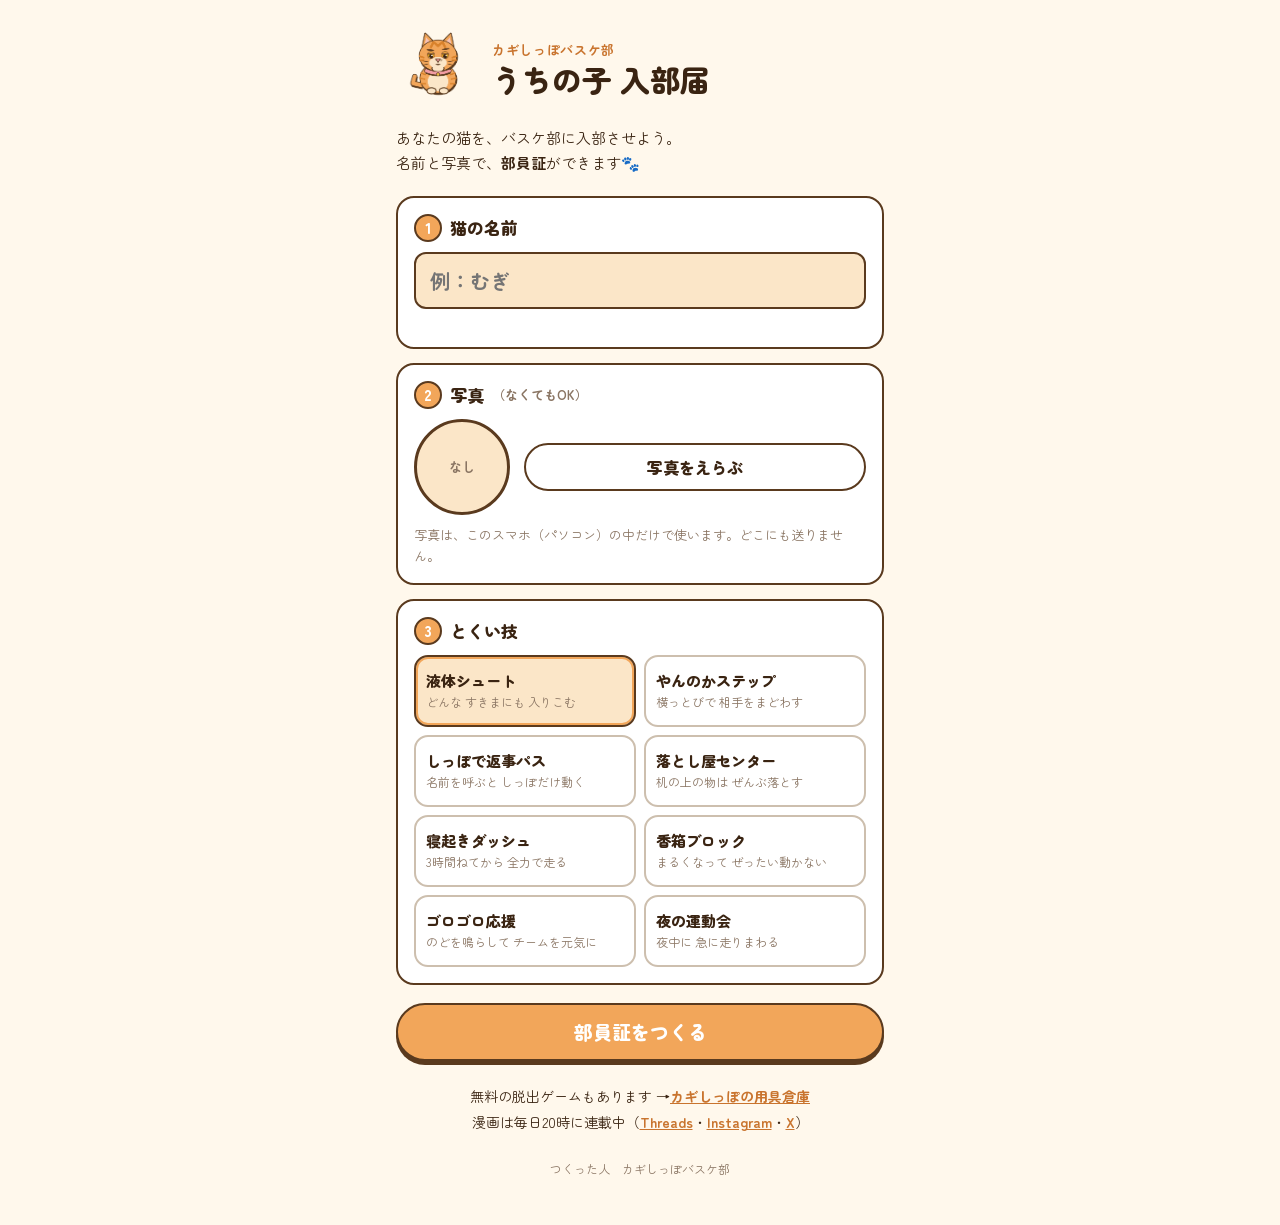
==== index.html @ f49cc89e "うちの子 入部届" ====
<!doctype html>
<html lang="ja">
<head>
<meta charset="utf-8">
<meta name="viewport" content="width=device-width, initial-scale=1, viewport-fit=cover">
<title>うちの子 入部届｜カギしっぽバスケ部</title>
<meta name="description" content="あなたの猫を、カギしっぽバスケ部に入部させよう。名前と写真で、部員証ができます。写真はどこにも送りません。">
<meta property="og:title" content="うちの子 入部届｜カギしっぽバスケ部">
<meta property="og:description" content="あなたの猫を、バスケ部に入部させよう🐾 名前と写真で、部員証ができます。">
<meta property="og:image" content="https://kagishippo-bb.github.io/nyubu/og.png">
<meta name="twitter:card" content="summary_large_image">
<link rel="preconnect" href="https://fonts.googleapis.com">
<link rel="preconnect" href="https://fonts.gstatic.com" crossorigin>
<link rel="stylesheet" href="https://fonts.googleapis.com/css2?family=Zen+Maru+Gothic:wght@500;700;900&family=Yomogi&display=swap">
<style>
:root{
  --bg:#FFF8EC;--paper:#FFFFFF;--ink:#3A2412;--line:#5A3A1E;--orange:#F2A65A;--deep:#C9742E;--pink:#E4677A;--soft:#FBE6C8;--mute:#8A7563;
  --ui:"Zen Maru Gothic","Hiragino Maru Gothic ProN",sans-serif;--hand:"Yomogi","Zen Maru Gothic",sans-serif;
}
*{box-sizing:border-box}
body{margin:0;background:var(--bg);color:var(--ink);font-family:var(--ui);-webkit-tap-highlight-color:transparent}
main{max-width:520px;margin:0 auto;padding:20px 16px 48px}
.top{display:flex;align-items:center;gap:12px;margin-bottom:8px}
.top img{width:84px;height:auto;flex:none}
.kicker{margin:0;font-size:13px;font-weight:700;color:var(--deep);letter-spacing:.05em}
h1{margin:2px 0 0;font-size:30px;font-weight:900;line-height:1.2}
.lead{margin:8px 0 20px;font-size:15px;line-height:1.7}
.step{background:var(--paper);border:2px solid var(--line);border-radius:18px;padding:16px;margin-bottom:14px}
.step h2{margin:0 0 10px;font-size:17px;font-weight:900;display:flex;align-items:center;gap:8px}
.step h2 .n{display:inline-grid;place-items:center;width:28px;height:28px;border-radius:50%;background:var(--orange);color:#fff;font-size:15px;border:2px solid var(--line)}
.opt{font-size:13px;font-weight:700;color:var(--mute)}
input[type=text]{width:100%;font:inherit;font-size:20px;font-weight:700;padding:12px 14px;border:2px solid var(--line);border-radius:12px;background:var(--soft);color:var(--ink);outline:none}
input[type=text]:focus{background:#fff;box-shadow:0 0 0 3px rgba(242,166,90,.5)}
.err{margin:8px 0 0;font-size:14px;font-weight:700;color:var(--pink);min-height:1em}
.photo{display:flex;align-items:center;gap:14px}
.ph{width:96px;height:96px;border-radius:50%;border:3px solid var(--line);background:var(--soft) center/cover no-repeat;flex:none;display:grid;place-items:center;font-size:13px;color:var(--mute);font-weight:700}
.pbtns{display:flex;flex-direction:column;gap:8px;flex:1}
.btn{font:inherit;font-weight:900;font-size:16px;min-height:48px;padding:10px 16px;border-radius:999px;border:2px solid var(--line);background:#fff;color:var(--ink);cursor:pointer;text-decoration:none;display:inline-flex;align-items:center;justify-content:center;gap:6px;text-align:center}
.btn:active{transform:translateY(1px)}
.btn.main{background:var(--orange);color:#fff;font-size:19px;min-height:58px;width:100%;box-shadow:0 4px 0 var(--line)}
.btn.main:active{box-shadow:0 1px 0 var(--line);transform:translateY(3px)}
.btn.sub{font-size:14px;min-height:44px;color:var(--mute);border-color:#CDBFAE}
.btn[hidden]{display:none}
.note{margin:10px 0 0;font-size:13px;line-height:1.6;color:var(--mute)}
.skills{display:grid;grid-template-columns:1fr 1fr;gap:8px}
.sk{font:inherit;text-align:left;border:2px solid #CDBFAE;border-radius:14px;background:#fff;padding:10px;cursor:pointer;color:var(--ink);min-height:72px}
.sk b{display:block;font-size:15px;font-weight:900}
.sk span{display:block;font-size:12px;line-height:1.4;color:var(--mute);margin-top:3px}
.sk[aria-pressed=true]{border-color:var(--line);background:var(--soft);box-shadow:inset 0 0 0 2px var(--orange)}
.make{margin:18px 0 6px}
#result{scroll-margin-top:12px}
#result[hidden]{display:none}
.card{width:100%;height:auto;display:block;border-radius:14px;box-shadow:0 6px 18px rgba(58,36,18,.18);margin:6px 0 10px}
.hold{margin:0 0 14px;text-align:center;font-size:13px;color:var(--mute)}
.row{display:grid;grid-template-columns:1fr 1fr;gap:8px;margin-bottom:8px}
.row .btn{width:100%}
.how{background:var(--soft);border-radius:14px;padding:12px 14px;font-size:14px;line-height:1.7;margin:4px 0 14px}
.more{margin-top:22px;text-align:center;font-size:14px;line-height:1.9}
.more a{color:var(--deep);font-weight:700}
footer{margin-top:24px;text-align:center;font-size:12px;color:var(--mute)}
</style>
</head>
<body>
<main>
  <div class="top">
    <img src="[data-uri]" alt="ドラ">
    <div>
      <p class="kicker">カギしっぽバスケ部</p>
      <h1>うちの子 入部届</h1>
    </div>
  </div>
  <p class="lead">あなたの猫を、バスケ部に入部させよう。<br>名前と写真で、<b>部員証</b>ができます🐾</p>

  <section class="step">
    <h2><span class="n">1</span>猫の名前</h2>
    <input type="text" id="name" maxlength="10" placeholder="例：むぎ" autocomplete="off" enterkeyhint="done">
    <p class="err" id="nameErr" aria-live="polite"></p>
  </section>

  <section class="step">
    <h2><span class="n">2</span>写真 <span class="opt">（なくてもOK）</span></h2>
    <div class="photo">
      <div class="ph" id="ph">なし</div>
      <div class="pbtns">
        <label class="btn" for="file">写真をえらぶ</label>
        <button class="btn sub" id="clear" type="button" hidden>写真をはずす</button>
      </div>
    </div>
    <input type="file" id="file" accept="image/*" hidden>
    <p class="note">写真は、このスマホ（パソコン）の中だけで使います。どこにも送りません。</p>
  </section>

  <section class="step">
    <h2><span class="n">3</span>とくい技</h2>
    <div class="skills" id="skills"></div>
  </section>

  <div class="make"><button class="btn main" id="make" type="button">部員証をつくる</button></div>

  <section id="result" hidden>
    <img class="card" id="card" alt="部員証">
    <p class="hold">うまく保存できないときは、画像を長押しして「保存」</p>
    <button class="btn main" id="share" type="button">画像つきでシェア</button>
    <div class="row" style="margin-top:12px">
      <button class="btn" id="save" type="button">画像を保存</button>
      <button class="btn" id="redo" type="button">つくりなおす</button>
    </div>
    <div class="how" id="how">Threads や X に貼るときは、<b>画像を保存</b>してから、投稿に画像をつけてね。<br>
      <b>#カギしっぽ入部届</b> をつけてくれたら、ドラが見に行きます。</div>
    <div class="row">
      <a class="btn" id="th" target="_blank" rel="noopener">Threads に投稿</a>
      <a class="btn" id="tw" target="_blank" rel="noopener">X に投稿</a>
    </div>
    <a class="btn" style="width:100%" href="https://www.threads.com/@kagishippo_basket/post/DeRXXA9mYbB" target="_blank" rel="noopener">漫画を1話から読む</a>
  </section>

  <div class="more">
    無料の脱出ゲームもあります →<a href="https://kagishippo-bb.github.io/escape/" target="_blank" rel="noopener">カギしっぽの用具倉庫</a><br>
    漫画は毎日20時に連載中（<a href="https://www.threads.com/@kagishippo_basket" target="_blank" rel="noopener">Threads</a>・<a href="https://www.instagram.com/kagishippo_basket/" target="_blank" rel="noopener">Instagram</a>・<a href="https://x.com/kagishippo_bb" target="_blank" rel="noopener">X</a>）
  </div>
  <footer>つくった人　カギしっぽバスケ部</footer>
</main>

<script>
/* ===== うちの子 入部届（2026/10/18）=====
   写真は どこにも送らない（読みこみも 絵を作るのも この端末の中だけ）。画像は 1080×1350 */
'use strict';
const $ = id => document.getElementById(id);
const URL_PAGE = 'https://kagishippo-bb.github.io/nyubu/';
const ART = {dora: '[data-uri]', tama: '[data-uri]'};
/* とくい技（本物の猫の習性から）。pos：ポジション／dora：ドラのひとこと */
const SKILLS = [
  {k: '液体シュート', d: 'どんな すきまにも 入りこむ', pos: 'ガード', dora: '…そのすきまは、ゴールじゃない'},
  {k: 'やんのかステップ', d: '横っとびで 相手をまどわす', pos: 'ディフェンス', dora: '…その横っとび、つかえるな'},
  {k: 'しっぽで返事パス', d: '名前を呼ぶと しっぽだけ動く', pos: 'ポイントガード', dora: '…返事は、口でしろ'},
  {k: '落とし屋センター', d: '机の上の物は ぜんぶ落とす', pos: 'センター', dora: '…ボールも、落とすなよ'},
  {k: '寝起きダッシュ', d: '3時間ねてから 全力で走る', pos: 'フォワード', dora: '…試合中は、起きてろ'},
  {k: '香箱ブロック', d: 'まるくなって ぜったい動かない', pos: 'センター', dora: '…そこから、動け'},
  {k: 'ゴロゴロ応援', d: 'のどを鳴らして チームを元気に', pos: 'ムードメーカー', dora: '…まあ、いてもいい'},
  {k: '夜の運動会', d: '夜中に 急に走りまわる', pos: 'フォワード', dora: '…練習は、昼にやれ'},
];
let skill = 0, photo = null, made = null;

/* とくい技のボタン */
SKILLS.forEach((s, i) => {
  const b = document.createElement('button');
  b.type = 'button'; b.className = 'sk'; b.setAttribute('aria-pressed', i === skill);
  b.innerHTML = `<b>${s.k}</b><span>${s.d}</span>`;
  b.addEventListener('click', () => { skill = i; document.querySelectorAll('.sk').forEach((x, j) => x.setAttribute('aria-pressed', j === i)); });
  $('skills').appendChild(b);
});

/* 写真（この端末の中だけで 読む） */
$('file').addEventListener('change', async e => {
  const f = e.target.files && e.target.files[0]; if (!f) return;
  try {
    const img = await loadImg(URL.createObjectURL(f));
    photo = img; $('ph').style.backgroundImage = `url("${img.src}")`; $('ph').textContent = ''; $('clear').hidden = false;
  } catch (err) { $('ph').textContent = '読めない'; }
  e.target.value = '';
});
$('clear').addEventListener('click', () => { photo = null; $('ph').style.backgroundImage = ''; $('ph').textContent = 'なし'; $('clear').hidden = true; });
$('name').addEventListener('input', () => { $('nameErr').textContent = ''; });
$('name').addEventListener('keydown', e => { if (e.key === 'Enter') e.target.blur(); });

function loadImg(src) { return new Promise((ok, ng) => { const i = new Image(); i.onload = () => ok(i); i.onerror = ng; i.src = src; }); }

/* 背番号：名前から決まる（同じ名前なら同じ番号）。ドラ7・タマ4・ミケ3 は さける */
function number(name) {
  let h = 7; for (const c of name) h = (h * 31 + c.codePointAt(0)) % 9973;
  let n = h % 99 + 1; while ([3, 4, 7].includes(n)) n = n % 99 + 1;
  return n;
}
const today = () => { const d = new Date(); return `${d.getFullYear()}.${d.getMonth() + 1}.${d.getDate()}`; };

/* ---------- 部員証を描く（1080×1350） ---------- */
async function draw(name) {
  await Promise.all(['900 80px "Zen Maru Gothic"', '700 40px "Zen Maru Gothic"', '40px "Yomogi"'].map(f => document.fonts.load(f, name + '部員証入部許可背番号ポジションとくい技入部日ドラタマ')));
  const [dora, tama] = await Promise.all([loadImg(ART.dora), loadImg(ART.tama)]);
  const W = 1080, H = 1350, cv = document.createElement('canvas'); cv.width = W; cv.height = H;
  const g = cv.getContext('2d'), s = SKILLS[skill], no = number(name), L = '#5A3A1E';
  const font = (w, px, fam = 'Zen Maru Gothic') => `${w} ${px}px "${fam}", "Hiragino Maru Gothic ProN", sans-serif`;
  const rr = (x, y, w, h, r) => { g.beginPath(); g.roundRect(x, y, w, h, r); };
  // 台紙
  g.fillStyle = '#FFF8EC'; g.fillRect(0, 0, W, H);
  rr(36, 36, W - 72, H - 72, 44); g.fillStyle = '#FFFFFF'; g.fill(); g.lineWidth = 10; g.strokeStyle = L; g.stroke();
  // 上の帯
  g.save(); rr(36, 36, W - 72, 190, 44); g.clip(); g.fillStyle = '#F2A65A'; g.fillRect(36, 36, W - 72, 190); g.restore();
  g.beginPath(); g.moveTo(36, 226); g.lineTo(W - 36, 226); g.lineWidth = 8; g.strokeStyle = L; g.stroke();
  g.fillStyle = '#FFFFFF'; g.textAlign = 'center'; g.textBaseline = 'middle';
  g.font = font(700, 40); g.fillText('カギしっぽバスケ部', W / 2, 98);
  g.font = font(900, 84); g.fillText('部 員 証', W / 2, 168);
  // 写真の丸
  const cx = 300, cy = 440, R = 180;
  g.save(); g.beginPath(); g.arc(cx, cy, R, 0, Math.PI * 2); g.clip();
  if (photo) {   // まん中を正方形に切る（顔が上のほうにあることが多いので、少し上寄り）
    const iw = photo.naturalWidth, ih = photo.naturalHeight, m = Math.min(iw, ih);
    g.drawImage(photo, (iw - m) / 2, Math.max(0, (ih - m) * 0.35), m, m, cx - R, cy - R, R * 2, R * 2);
  } else {
    g.fillStyle = '#FBE6C8'; g.fillRect(cx - R, cy - R, R * 2, R * 2);
    g.fillStyle = '#E2C9A6'; catHead(g, cx, cy + 30, 1.5);
  }
  g.restore();
  g.beginPath(); g.arc(cx, cy, R, 0, Math.PI * 2); g.lineWidth = 12; g.strokeStyle = L; g.stroke();
  // 背番号（ユニフォームの番号のように）
  g.textAlign = 'center';
  g.fillStyle = '#C9742E'; g.font = font(700, 36); g.fillText('背番号', 790, 315);
  g.fillStyle = '#3A2412'; g.font = font(900, 220); g.fillText(String(no), 790, 445);
  // 入部許可のはんこ
  g.save(); g.translate(800, 555); g.rotate(-0.16);   // 名前に かからない高さ（10/18 見本で「ジ」にかかった）
  rr(-150, -50, 300, 100, 18); g.lineWidth = 9; g.strokeStyle = '#D9465B'; g.stroke();
  g.fillStyle = '#D9465B'; g.font = font(900, 58); g.fillText('入部許可', 0, 4); g.restore();
  // 名前（はばに合わせて 小さく）
  let px = 120; g.font = font(900, px);
  while (g.measureText(name).width > W - 200 && px > 50) { px -= 6; g.font = font(900, px); }
  g.fillStyle = '#3A2412'; g.fillText(name, W / 2, 705);
  g.beginPath(); g.moveTo(140, 775); g.lineTo(W - 140, 775); g.lineWidth = 4; g.strokeStyle = '#E2C9A6'; g.stroke();
  // 項目
  const item = (label, val, y) => {
    g.textAlign = 'left'; g.fillStyle = '#C9742E'; g.font = font(700, 36); g.fillText(label, 150, y);
    g.fillStyle = '#3A2412'; g.font = font(900, 48); g.fillText(val, 390, y);
  };
  item('ポジション', s.pos, 830); item('とくい技', s.k, 893); item('入部日', today(), 956);
  // ドラとタマ
  g.drawImage(dora, 70, 985, 260, 300);
  g.drawImage(tama, 815, 1085, 180, 180);
  bubble(g, 330, 1050, s.dora, 'left');
  bubble(g, 805, 1150, 'よろしくね〜！', 'right');
  // 下の字
  g.textAlign = 'center'; g.fillStyle = '#8A7563'; g.font = font(700, 30);
  g.fillText('#カギしっぽ入部届', W / 2, 1268);
  return cv;
}
/* ふきだし（ドラ・タマ） */
function bubble(g, x, y, text, side) {
  g.font = `34px "Yomogi", "Zen Maru Gothic", sans-serif`;
  const w = g.measureText(text).width + 48, h = 72, bx = side === 'left' ? x : x - w;
  g.beginPath(); g.roundRect(bx, y - h / 2, w, h, 36); g.fillStyle = '#FFFFFF'; g.fill(); g.lineWidth = 5; g.strokeStyle = '#5A3A1E'; g.stroke();
  g.beginPath(); const tx = side === 'left' ? bx + 6 : bx + w - 6;
  g.moveTo(tx, y + 6); g.lineTo(tx + (side === 'left' ? -26 : 26), y + 26); g.lineTo(tx + (side === 'left' ? 4 : -4), y + 22);
  g.fillStyle = '#FFFFFF'; g.fill(); g.stroke();
  g.fillStyle = '#3A2412'; g.textAlign = 'left'; g.textBaseline = 'middle'; g.fillText(text, bx + 24, y + 2);
}
/* 写真がないときの 猫のシルエット */
function catHead(g, x, y, s) {
  g.save(); g.translate(x, y); g.scale(s, s); g.beginPath();
  g.moveTo(-80, -10); g.lineTo(-92, -100); g.lineTo(-40, -62); g.quadraticCurveTo(0, -78, 40, -62);
  g.lineTo(92, -100); g.lineTo(80, -10); g.quadraticCurveTo(96, 70, 0, 78); g.quadraticCurveTo(-96, 70, -80, -10); g.fill(); g.restore();
}

/* ---------- つくる・保存・シェア ---------- */
$('make').addEventListener('click', async () => {
  const name = $('name').value.trim();
  if (!name) { $('nameErr').textContent = '猫の名前を入れてね'; $('name').focus(); $('name').scrollIntoView({behavior: 'smooth', block: 'center'}); return; }
  $('make').disabled = true; $('make').textContent = 'つくっています…';
  try {
    const cv = await draw(name);
    const blob = await new Promise(r => cv.toBlob(r, 'image/png'));
    made = {name, blob, file: new File([blob], `kagishippo-nyubu-${number(name)}.png`, {type: 'image/png'})};
    $('card').src = URL.createObjectURL(blob);
    const text = shareText(name);
    $('th').href = 'https://www.threads.net/intent/post?text=' + encodeURIComponent(text);
    $('tw').href = 'https://twitter.com/intent/tweet?text=' + encodeURIComponent(text);
    $('share').hidden = !(navigator.canShare && navigator.canShare({files: [made.file]}));   // 画像つきで シェアできる端末だけ
    $('result').hidden = false;
    $('result').scrollIntoView({behavior: 'smooth', block: 'start'});
  } catch (err) { $('nameErr').textContent = 'うまく作れませんでした。もう一度おしてね'; }
  $('make').disabled = false; $('make').textContent = '部員証をつくる';
});
function shareText(name) {
  const s = SKILLS[skill];
  return `うちの子が、カギしっぽバスケ部に入部しました🐾\n${name}（背番号${number(name)}・${s.pos}）とくい技は「${s.k}」\n#カギしっぽ入部届 #猫のいる暮らし\n${URL_PAGE}`;
}
$('share').addEventListener('click', async () => {
  if (!made) return;
  try { await navigator.share({files: [made.file], text: shareText(made.name)}); } catch (e) {}
});
$('save').addEventListener('click', () => {
  if (!made) return;
  const a = document.createElement('a'); a.href = URL.createObjectURL(made.blob); a.download = made.file.name;
  document.body.appendChild(a); a.click(); a.remove();
});
$('redo').addEventListener('click', () => { window.scrollTo({top: 0, behavior: 'smooth'}); });
</script>
</body>
</html>
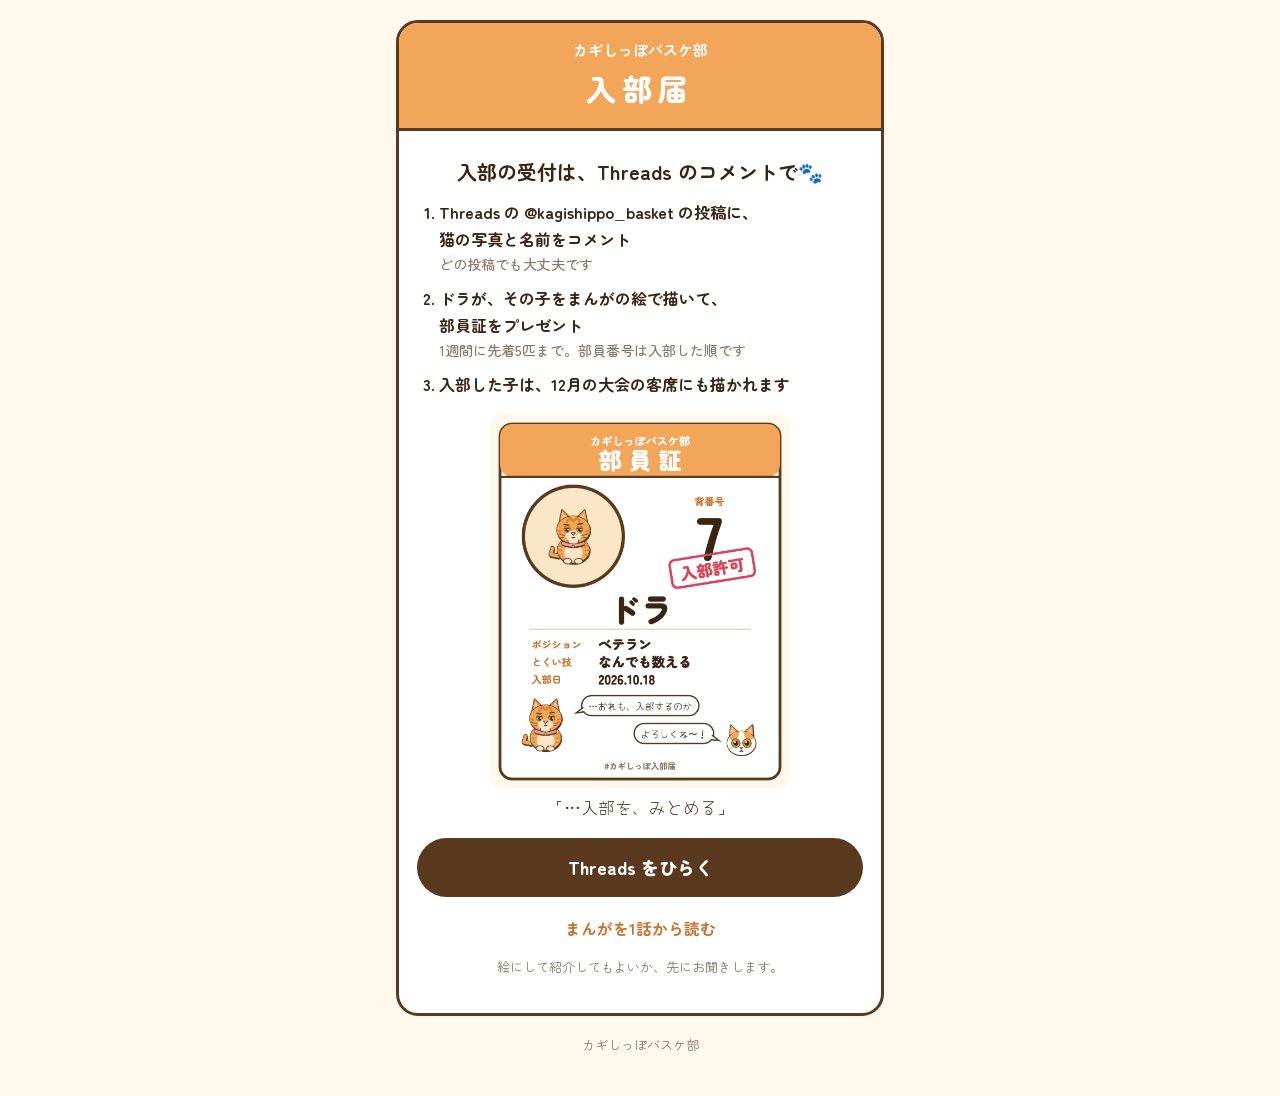
==== commit d8e0f41b: "入部の受付を Threads のコメントに（ドラがまんがの絵で部員証を描いてプレゼント・10/22）" ====
--- a/index.html
+++ b/index.html
@@ -3,284 +3,56 @@
 <head>
 <meta charset="utf-8">
 <meta name="viewport" content="width=device-width, initial-scale=1, viewport-fit=cover">
-<title>うちの子 入部届｜カギしっぽバスケ部</title>
-<meta name="description" content="あなたの猫を、カギしっぽバスケ部に入部させよう。名前と写真で、部員証ができます。写真はどこにも送りません。">
+<meta name="description" content="あなたの猫を、カギしっぽバスケ部に。Threads のコメントに写真をはってくれたら、ドラがまんがの絵で部員証を描きます。">
 <meta property="og:title" content="うちの子 入部届｜カギしっぽバスケ部">
-<meta property="og:description" content="あなたの猫を、バスケ部に入部させよう🐾 名前と写真で、部員証ができます。">
+<meta property="og:description" content="写真をはってくれたら、ドラがまんがの絵で部員証を描きます🐾">
 <meta property="og:image" content="https://kagishippo-bb.github.io/nyubu/og.png">
 <meta name="twitter:card" content="summary_large_image">
-<link rel="preconnect" href="https://fonts.googleapis.com">
-<link rel="preconnect" href="https://fonts.gstatic.com" crossorigin>
-<link rel="stylesheet" href="https://fonts.googleapis.com/css2?family=Zen+Maru+Gothic:wght@500;700;900&family=Yomogi&display=swap">
+<title>うちの子 入部届｜カギしっぽバスケ部</title>
+<link rel="preconnect" href="https://fonts.googleapis.com"><link rel="preconnect" href="https://fonts.gstatic.com" crossorigin>
+<link href="https://fonts.googleapis.com/css2?family=Zen+Maru+Gothic:wght@500;700;900&family=Yomogi&display=swap" rel="stylesheet">
 <style>
-:root{
-  --bg:#FFF8EC;--paper:#FFFFFF;--ink:#3A2412;--line:#5A3A1E;--orange:#F2A65A;--deep:#C9742E;--pink:#E4677A;--soft:#FBE6C8;--mute:#8A7563;
-  --ui:"Zen Maru Gothic","Hiragino Maru Gothic ProN",sans-serif;--hand:"Yomogi","Zen Maru Gothic",sans-serif;
-}
+:root{--bg:#FFF8EC;--paper:#FFFFFF;--ink:#3A2412;--line:#5A3A1E;--orange:#F2A65A;--deep:#C9742E;--mute:#8A7563}
 *{box-sizing:border-box}
-body{margin:0;background:var(--bg);color:var(--ink);font-family:var(--ui);-webkit-tap-highlight-color:transparent}
-main{max-width:520px;margin:0 auto;padding:20px 16px 48px}
-.top{display:flex;align-items:center;gap:12px;margin-bottom:8px}
-.top img{width:84px;height:auto;flex:none}
-.kicker{margin:0;font-size:13px;font-weight:700;color:var(--deep);letter-spacing:.05em}
-h1{margin:2px 0 0;font-size:30px;font-weight:900;line-height:1.2}
-.lead{margin:8px 0 20px;font-size:15px;line-height:1.7}
-.step{background:var(--paper);border:2px solid var(--line);border-radius:18px;padding:16px;margin-bottom:14px}
-.step h2{margin:0 0 10px;font-size:17px;font-weight:900;display:flex;align-items:center;gap:8px}
-.step h2 .n{display:inline-grid;place-items:center;width:28px;height:28px;border-radius:50%;background:var(--orange);color:#fff;font-size:15px;border:2px solid var(--line)}
-.opt{font-size:13px;font-weight:700;color:var(--mute)}
-input[type=text]{width:100%;font:inherit;font-size:20px;font-weight:700;padding:12px 14px;border:2px solid var(--line);border-radius:12px;background:var(--soft);color:var(--ink);outline:none}
-input[type=text]:focus{background:#fff;box-shadow:0 0 0 3px rgba(242,166,90,.5)}
-.err{margin:8px 0 0;font-size:14px;font-weight:700;color:var(--pink);min-height:1em}
-.photo{display:flex;align-items:center;gap:14px}
-.ph{width:96px;height:96px;border-radius:50%;border:3px solid var(--line);background:var(--soft) center/cover no-repeat;flex:none;display:grid;place-items:center;font-size:13px;color:var(--mute);font-weight:700}
-.pbtns{display:flex;flex-direction:column;gap:8px;flex:1}
-.btn{font:inherit;font-weight:900;font-size:16px;min-height:48px;padding:10px 16px;border-radius:999px;border:2px solid var(--line);background:#fff;color:var(--ink);cursor:pointer;text-decoration:none;display:inline-flex;align-items:center;justify-content:center;gap:6px;text-align:center}
-.btn:active{transform:translateY(1px)}
-.btn.main{background:var(--orange);color:#fff;font-size:19px;min-height:58px;width:100%;box-shadow:0 4px 0 var(--line)}
-.btn.main:active{box-shadow:0 1px 0 var(--line);transform:translateY(3px)}
-.btn.sub{font-size:14px;min-height:44px;color:var(--mute);border-color:#CDBFAE}
-.btn[hidden]{display:none}
-.note{margin:10px 0 0;font-size:13px;line-height:1.6;color:var(--mute)}
-.skills{display:grid;grid-template-columns:1fr 1fr;gap:8px}
-.sk{font:inherit;text-align:left;border:2px solid #CDBFAE;border-radius:14px;background:#fff;padding:10px;cursor:pointer;color:var(--ink);min-height:72px}
-.sk b{display:block;font-size:15px;font-weight:900}
-.sk span{display:block;font-size:12px;line-height:1.4;color:var(--mute);margin-top:3px}
-.sk[aria-pressed=true]{border-color:var(--line);background:var(--soft);box-shadow:inset 0 0 0 2px var(--orange)}
-.make{margin:18px 0 6px}
-#result{scroll-margin-top:12px}
-#result[hidden]{display:none}
-.card{width:100%;height:auto;display:block;border-radius:14px;box-shadow:0 6px 18px rgba(58,36,18,.18);margin:6px 0 10px}
-.hold{margin:0 0 14px;text-align:center;font-size:13px;color:var(--mute)}
-.row{display:grid;grid-template-columns:1fr 1fr;gap:8px;margin-bottom:8px}
-.row .btn{width:100%}
-.how{background:var(--soft);border-radius:14px;padding:12px 14px;font-size:14px;line-height:1.7;margin:4px 0 14px}
-.more{margin-top:22px;text-align:center;font-size:14px;line-height:1.9}
-.more a{color:var(--deep);font-weight:700}
-footer{margin-top:24px;text-align:center;font-size:12px;color:var(--mute)}
+body{margin:0;background:var(--bg);color:var(--ink);font-family:"Zen Maru Gothic","Hiragino Maru Gothic ProN",sans-serif;line-height:1.7}
+main{max-width:520px;margin:0 auto;padding:20px 16px 40px}
+.card{background:var(--paper);border:3px solid var(--line);border-radius:22px;overflow:hidden}
+.head{background:var(--orange);color:#fff;text-align:center;padding:14px 10px;border-bottom:3px solid var(--line)}
+.head small{display:block;font-weight:700;font-size:15px}
+.head b{font-size:30px;font-weight:900;letter-spacing:.2em}
+.body{padding:18px 18px 22px}
+h2{font-size:20px;margin:6px 0 10px;text-align:center}
+ol{padding-left:1.4em;margin:10px 0 16px}
+li{margin:8px 0;font-weight:700;word-break:keep-all;overflow-wrap:anywhere}
+li span{display:block;font-weight:500;color:var(--mute);font-size:14px}
+.btn{display:block;text-align:center;background:var(--line);color:#fff;text-decoration:none;font-weight:900;font-size:18px;border-radius:999px;padding:14px;margin:16px 0 10px}
+.sub{display:block;text-align:center;color:var(--deep);font-weight:700;text-decoration:none;padding:8px}
+.note{font-size:13px;color:var(--mute);text-align:center;margin-top:6px}
+img{display:block;width:72%;max-width:300px;margin:6px auto 4px;border-radius:12px}
+.dora{font-family:Yomogi,sans-serif;text-align:center;font-size:17px;margin:4px 0 10px}
+footer{text-align:center;color:var(--mute);font-size:13px;margin-top:18px}
 </style>
 </head>
 <body>
 <main>
-  <div class="top">
-    <img src="[data-uri]" alt="ドラ">
-    <div>
-      <p class="kicker">カギしっぽバスケ部</p>
-      <h1>うちの子 入部届</h1>
+  <div class="card">
+    <div class="head"><small>カギしっぽバスケ部</small><b>入部届</b></div>
+    <div class="body">
+      <h2>入部の受付は、Threads のコメントで🐾</h2>
+      <ol>
+        <li>Threads の @kagishippo_basket の投稿に、猫の写真と名前をコメント<span>どの投稿でも大丈夫です</span></li>
+        <li>ドラが、その子をまんがの絵で描いて、部員証をプレゼント<span>1週間に先着5匹まで。部員番号は入部した順です</span></li>
+        <li>入部した子は、12月の大会の客席にも描かれます</li>
+      </ol>
+      <img src="mihon.png" alt="部員証の見本（ドラ）">
+      <p class="dora">「…入部を、みとめる」</p>
+      <a class="btn" href="https://www.threads.com/@kagishippo_basket">Threads をひらく</a>
+      <a class="sub" href="https://www.threads.com/@kagishippo_basket/post/DeRXXA9mYbB">まんがを1話から読む</a>
+      <p class="note">絵にして紹介してもよいか、先にお聞きします。</p>
     </div>
   </div>
-  <p class="lead">あなたの猫を、バスケ部に入部させよう。<br>名前と写真で、<b>部員証</b>ができます🐾</p>
-
-  <section class="step">
-    <h2><span class="n">1</span>猫の名前</h2>
-    <input type="text" id="name" maxlength="10" placeholder="例：むぎ" autocomplete="off" enterkeyhint="done">
-    <p class="err" id="nameErr" aria-live="polite"></p>
-  </section>
-
-  <section class="step">
-    <h2><span class="n">2</span>写真 <span class="opt">（なくてもOK）</span></h2>
-    <div class="photo">
-      <div class="ph" id="ph">なし</div>
-      <div class="pbtns">
-        <label class="btn" for="file">写真をえらぶ</label>
-        <button class="btn sub" id="clear" type="button" hidden>写真をはずす</button>
-      </div>
-    </div>
-    <input type="file" id="file" accept="image/*" hidden>
-    <p class="note">写真は、このスマホ（パソコン）の中だけで使います。どこにも送りません。</p>
-  </section>
-
-  <section class="step">
-    <h2><span class="n">3</span>とくい技</h2>
-    <div class="skills" id="skills"></div>
-  </section>
-
-  <div class="make"><button class="btn main" id="make" type="button">部員証をつくる</button></div>
-
-  <section id="result" hidden>
-    <img class="card" id="card" alt="部員証">
-    <p class="hold">うまく保存できないときは、画像を長押しして「保存」</p>
-    <button class="btn main" id="share" type="button">画像つきでシェア</button>
-    <div class="row" style="margin-top:12px">
-      <button class="btn" id="save" type="button">画像を保存</button>
-      <button class="btn" id="redo" type="button">つくりなおす</button>
-    </div>
-    <div class="how" id="how">Threads や X に貼るときは、<b>画像を保存</b>してから、投稿に画像をつけてね。<br>
-      <b>#カギしっぽ入部届</b> をつけてくれたら、ドラが見に行きます。</div>
-    <div class="row">
-      <a class="btn" id="th" target="_blank" rel="noopener">Threads に投稿</a>
-      <a class="btn" id="tw" target="_blank" rel="noopener">X に投稿</a>
-    </div>
-    <a class="btn" style="width:100%" href="https://www.threads.com/@kagishippo_basket/post/DeRXXA9mYbB" target="_blank" rel="noopener">漫画を1話から読む</a>
-  </section>
-
-  <div class="more">
-    無料の脱出ゲームもあります →<a href="https://kagishippo-bb.github.io/escape/" target="_blank" rel="noopener">カギしっぽの用具倉庫</a><br>
-    漫画は毎日20時に連載中（<a href="https://www.threads.com/@kagishippo_basket" target="_blank" rel="noopener">Threads</a>・<a href="https://www.instagram.com/kagishippo_basket/" target="_blank" rel="noopener">Instagram</a>・<a href="https://x.com/kagishippo_bb" target="_blank" rel="noopener">X</a>）
-  </div>
-  <footer>つくった人　カギしっぽバスケ部</footer>
+  <footer>カギしっぽバスケ部</footer>
 </main>
-
-<script>
-/* ===== うちの子 入部届（2026/10/18）=====
-   写真は どこにも送らない（読みこみも 絵を作るのも この端末の中だけ）。画像は 1080×1350 */
-'use strict';
-const $ = id => document.getElementById(id);
-const URL_PAGE = 'https://kagishippo-bb.github.io/nyubu/';
-const ART = {dora: '[data-uri]', tama: '[data-uri]'};
-/* とくい技（本物の猫の習性から）。pos：ポジション／dora：ドラのひとこと */
-const SKILLS = [
-  {k: '液体シュート', d: 'どんな すきまにも 入りこむ', pos: 'ガード', dora: '…そのすきまは、ゴールじゃない'},
-  {k: 'やんのかステップ', d: '横っとびで 相手をまどわす', pos: 'ディフェンス', dora: '…その横っとび、つかえるな'},
-  {k: 'しっぽで返事パス', d: '名前を呼ぶと しっぽだけ動く', pos: 'ポイントガード', dora: '…返事は、口でしろ'},
-  {k: '落とし屋センター', d: '机の上の物は ぜんぶ落とす', pos: 'センター', dora: '…ボールも、落とすなよ'},
-  {k: '寝起きダッシュ', d: '3時間ねてから 全力で走る', pos: 'フォワード', dora: '…試合中は、起きてろ'},
-  {k: '香箱ブロック', d: 'まるくなって ぜったい動かない', pos: 'センター', dora: '…そこから、動け'},
-  {k: 'ゴロゴロ応援', d: 'のどを鳴らして チームを元気に', pos: 'ムードメーカー', dora: '…まあ、いてもいい'},
-  {k: '夜の運動会', d: '夜中に 急に走りまわる', pos: 'フォワード', dora: '…練習は、昼にやれ'},
-];
-let skill = 0, photo = null, made = null;
-
-/* とくい技のボタン */
-SKILLS.forEach((s, i) => {
-  const b = document.createElement('button');
-  b.type = 'button'; b.className = 'sk'; b.setAttribute('aria-pressed', i === skill);
-  b.innerHTML = `<b>${s.k}</b><span>${s.d}</span>`;
-  b.addEventListener('click', () => { skill = i; document.querySelectorAll('.sk').forEach((x, j) => x.setAttribute('aria-pressed', j === i)); });
-  $('skills').appendChild(b);
-});
-
-/* 写真（この端末の中だけで 読む） */
-$('file').addEventListener('change', async e => {
-  const f = e.target.files && e.target.files[0]; if (!f) return;
-  try {
-    const img = await loadImg(URL.createObjectURL(f));
-    photo = img; $('ph').style.backgroundImage = `url("${img.src}")`; $('ph').textContent = ''; $('clear').hidden = false;
-  } catch (err) { $('ph').textContent = '読めない'; }
-  e.target.value = '';
-});
-$('clear').addEventListener('click', () => { photo = null; $('ph').style.backgroundImage = ''; $('ph').textContent = 'なし'; $('clear').hidden = true; });
-$('name').addEventListener('input', () => { $('nameErr').textContent = ''; });
-$('name').addEventListener('keydown', e => { if (e.key === 'Enter') e.target.blur(); });
-
-function loadImg(src) { return new Promise((ok, ng) => { const i = new Image(); i.onload = () => ok(i); i.onerror = ng; i.src = src; }); }
-
-/* 背番号：名前から決まる（同じ名前なら同じ番号）。ドラ7・タマ4・ミケ3 は さける */
-function number(name) {
-  let h = 7; for (const c of name) h = (h * 31 + c.codePointAt(0)) % 9973;
-  let n = h % 99 + 1; while ([3, 4, 7].includes(n)) n = n % 99 + 1;
-  return n;
-}
-const today = () => { const d = new Date(); return `${d.getFullYear()}.${d.getMonth() + 1}.${d.getDate()}`; };
-
-/* ---------- 部員証を描く（1080×1350） ---------- */
-async function draw(name) {
-  await Promise.all(['900 80px "Zen Maru Gothic"', '700 40px "Zen Maru Gothic"', '40px "Yomogi"'].map(f => document.fonts.load(f, name + '部員証入部許可背番号ポジションとくい技入部日ドラタマ')));
-  const [dora, tama] = await Promise.all([loadImg(ART.dora), loadImg(ART.tama)]);
-  const W = 1080, H = 1350, cv = document.createElement('canvas'); cv.width = W; cv.height = H;
-  const g = cv.getContext('2d'), s = SKILLS[skill], no = number(name), L = '#5A3A1E';
-  const font = (w, px, fam = 'Zen Maru Gothic') => `${w} ${px}px "${fam}", "Hiragino Maru Gothic ProN", sans-serif`;
-  const rr = (x, y, w, h, r) => { g.beginPath(); g.roundRect(x, y, w, h, r); };
-  // 台紙
-  g.fillStyle = '#FFF8EC'; g.fillRect(0, 0, W, H);
-  rr(36, 36, W - 72, H - 72, 44); g.fillStyle = '#FFFFFF'; g.fill(); g.lineWidth = 10; g.strokeStyle = L; g.stroke();
-  // 上の帯
-  g.save(); rr(36, 36, W - 72, 190, 44); g.clip(); g.fillStyle = '#F2A65A'; g.fillRect(36, 36, W - 72, 190); g.restore();
-  g.beginPath(); g.moveTo(36, 226); g.lineTo(W - 36, 226); g.lineWidth = 8; g.strokeStyle = L; g.stroke();
-  g.fillStyle = '#FFFFFF'; g.textAlign = 'center'; g.textBaseline = 'middle';
-  g.font = font(700, 40); g.fillText('カギしっぽバスケ部', W / 2, 98);
-  g.font = font(900, 84); g.fillText('部 員 証', W / 2, 168);
-  // 写真の丸
-  const cx = 300, cy = 440, R = 180;
-  g.save(); g.beginPath(); g.arc(cx, cy, R, 0, Math.PI * 2); g.clip();
-  if (photo) {   // まん中を正方形に切る（顔が上のほうにあることが多いので、少し上寄り）
-    const iw = photo.naturalWidth, ih = photo.naturalHeight, m = Math.min(iw, ih);
-    g.drawImage(photo, (iw - m) / 2, Math.max(0, (ih - m) * 0.35), m, m, cx - R, cy - R, R * 2, R * 2);
-  } else {
-    g.fillStyle = '#FBE6C8'; g.fillRect(cx - R, cy - R, R * 2, R * 2);
-    g.fillStyle = '#E2C9A6'; catHead(g, cx, cy + 30, 1.5);
-  }
-  g.restore();
-  g.beginPath(); g.arc(cx, cy, R, 0, Math.PI * 2); g.lineWidth = 12; g.strokeStyle = L; g.stroke();
-  // 背番号（ユニフォームの番号のように）
-  g.textAlign = 'center';
-  g.fillStyle = '#C9742E'; g.font = font(700, 36); g.fillText('背番号', 790, 315);
-  g.fillStyle = '#3A2412'; g.font = font(900, 220); g.fillText(String(no), 790, 445);
-  // 入部許可のはんこ
-  g.save(); g.translate(800, 555); g.rotate(-0.16);   // 名前に かからない高さ（10/18 見本で「ジ」にかかった）
-  rr(-150, -50, 300, 100, 18); g.lineWidth = 9; g.strokeStyle = '#D9465B'; g.stroke();
-  g.fillStyle = '#D9465B'; g.font = font(900, 58); g.fillText('入部許可', 0, 4); g.restore();
-  // 名前（はばに合わせて 小さく）
-  let px = 120; g.font = font(900, px);
-  while (g.measureText(name).width > W - 200 && px > 50) { px -= 6; g.font = font(900, px); }
-  g.fillStyle = '#3A2412'; g.fillText(name, W / 2, 705);
-  g.beginPath(); g.moveTo(140, 775); g.lineTo(W - 140, 775); g.lineWidth = 4; g.strokeStyle = '#E2C9A6'; g.stroke();
-  // 項目
-  const item = (label, val, y) => {
-    g.textAlign = 'left'; g.fillStyle = '#C9742E'; g.font = font(700, 36); g.fillText(label, 150, y);
-    g.fillStyle = '#3A2412'; g.font = font(900, 48); g.fillText(val, 390, y);
-  };
-  item('ポジション', s.pos, 830); item('とくい技', s.k, 893); item('入部日', today(), 956);
-  // ドラとタマ
-  g.drawImage(dora, 70, 985, 260, 300);
-  g.drawImage(tama, 815, 1085, 180, 180);
-  bubble(g, 330, 1050, s.dora, 'left');
-  bubble(g, 805, 1150, 'よろしくね〜！', 'right');
-  // 下の字
-  g.textAlign = 'center'; g.fillStyle = '#8A7563'; g.font = font(700, 30);
-  g.fillText('#カギしっぽ入部届', W / 2, 1268);
-  return cv;
-}
-/* ふきだし（ドラ・タマ） */
-function bubble(g, x, y, text, side) {
-  g.font = `34px "Yomogi", "Zen Maru Gothic", sans-serif`;
-  const w = g.measureText(text).width + 48, h = 72, bx = side === 'left' ? x : x - w;
-  g.beginPath(); g.roundRect(bx, y - h / 2, w, h, 36); g.fillStyle = '#FFFFFF'; g.fill(); g.lineWidth = 5; g.strokeStyle = '#5A3A1E'; g.stroke();
-  g.beginPath(); const tx = side === 'left' ? bx + 6 : bx + w - 6;
-  g.moveTo(tx, y + 6); g.lineTo(tx + (side === 'left' ? -26 : 26), y + 26); g.lineTo(tx + (side === 'left' ? 4 : -4), y + 22);
-  g.fillStyle = '#FFFFFF'; g.fill(); g.stroke();
-  g.fillStyle = '#3A2412'; g.textAlign = 'left'; g.textBaseline = 'middle'; g.fillText(text, bx + 24, y + 2);
-}
-/* 写真がないときの 猫のシルエット */
-function catHead(g, x, y, s) {
-  g.save(); g.translate(x, y); g.scale(s, s); g.beginPath();
-  g.moveTo(-80, -10); g.lineTo(-92, -100); g.lineTo(-40, -62); g.quadraticCurveTo(0, -78, 40, -62);
-  g.lineTo(92, -100); g.lineTo(80, -10); g.quadraticCurveTo(96, 70, 0, 78); g.quadraticCurveTo(-96, 70, -80, -10); g.fill(); g.restore();
-}
-
-/* ---------- つくる・保存・シェア ---------- */
-$('make').addEventListener('click', async () => {
-  const name = $('name').value.trim();
-  if (!name) { $('nameErr').textContent = '猫の名前を入れてね'; $('name').focus(); $('name').scrollIntoView({behavior: 'smooth', block: 'center'}); return; }
-  $('make').disabled = true; $('make').textContent = 'つくっています…';
-  try {
-    const cv = await draw(name);
-    const blob = await new Promise(r => cv.toBlob(r, 'image/png'));
-    made = {name, blob, file: new File([blob], `kagishippo-nyubu-${number(name)}.png`, {type: 'image/png'})};
-    $('card').src = URL.createObjectURL(blob);
-    const text = shareText(name);
-    $('th').href = 'https://www.threads.net/intent/post?text=' + encodeURIComponent(text);
-    $('tw').href = 'https://twitter.com/intent/tweet?text=' + encodeURIComponent(text);
-    $('share').hidden = !(navigator.canShare && navigator.canShare({files: [made.file]}));   // 画像つきで シェアできる端末だけ
-    $('result').hidden = false;
-    $('result').scrollIntoView({behavior: 'smooth', block: 'start'});
-  } catch (err) { $('nameErr').textContent = 'うまく作れませんでした。もう一度おしてね'; }
-  $('make').disabled = false; $('make').textContent = '部員証をつくる';
-});
-function shareText(name) {
-  const s = SKILLS[skill];
-  return `うちの子が、カギしっぽバスケ部に入部しました🐾\n${name}（背番号${number(name)}・${s.pos}）とくい技は「${s.k}」\n#カギしっぽ入部届 #猫のいる暮らし\n${URL_PAGE}`;
-}
-$('share').addEventListener('click', async () => {
-  if (!made) return;
-  try { await navigator.share({files: [made.file], text: shareText(made.name)}); } catch (e) {}
-});
-$('save').addEventListener('click', () => {
-  if (!made) return;
-  const a = document.createElement('a'); a.href = URL.createObjectURL(made.blob); a.download = made.file.name;
-  document.body.appendChild(a); a.click(); a.remove();
-});
-$('redo').addEventListener('click', () => { window.scrollTo({top: 0, behavior: 'smooth'}); });
-</script>
+<script data-goatcounter="https://kagishippo.goatcounter.com/count" async src="https://gc.zgo.at/count.js"></script>
 </body>
 </html>
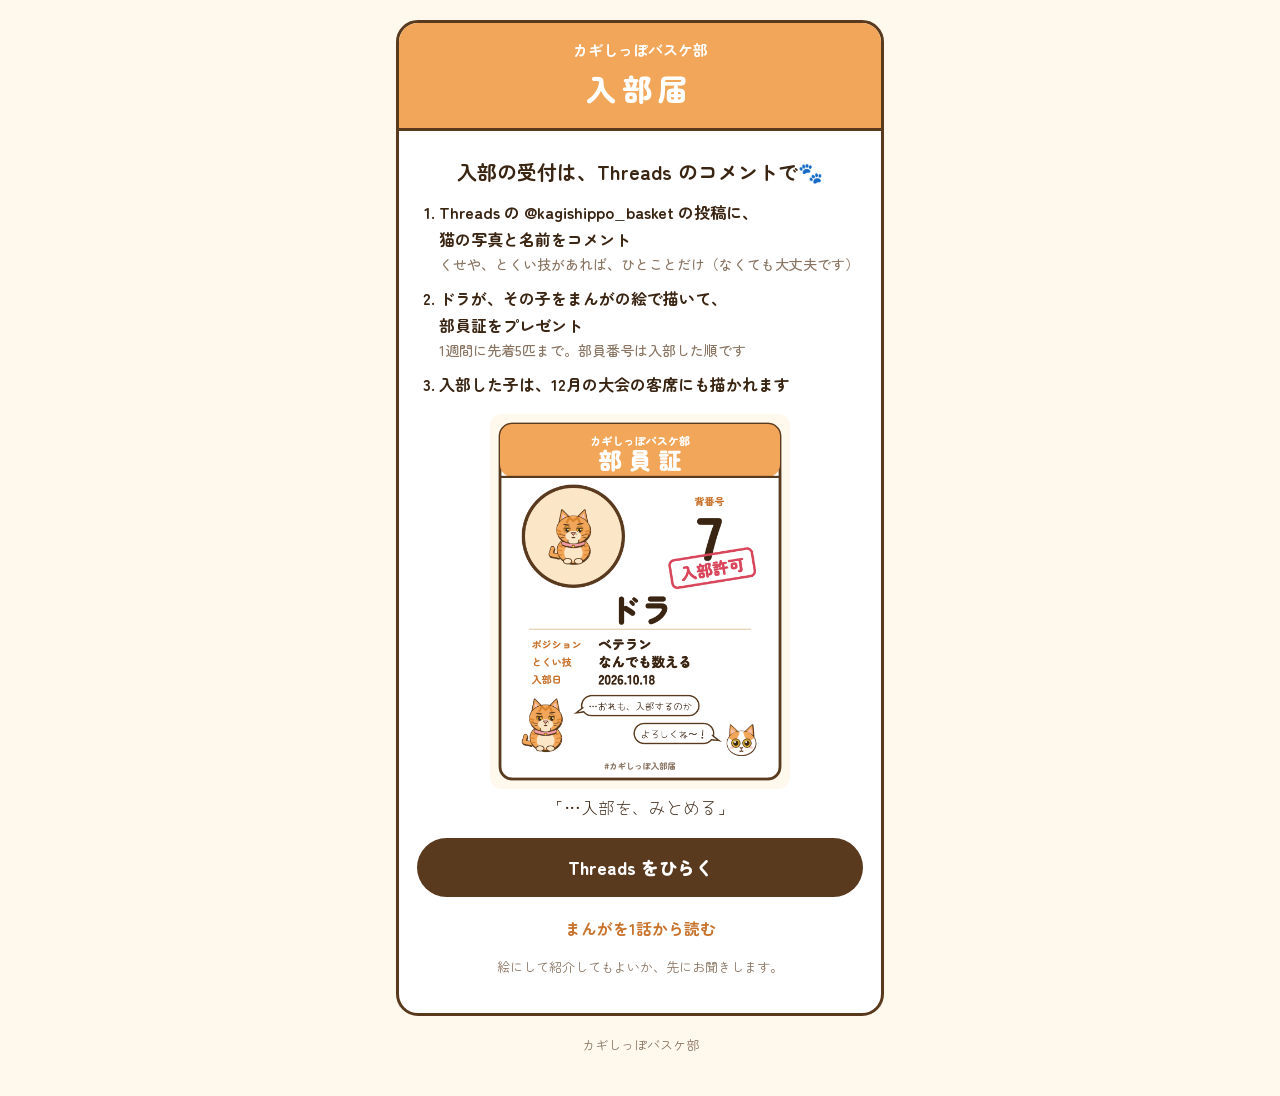
==== commit 9878f79c: "受付：くせやとくい技はひとことだけ（なくても大丈夫）" ====
--- a/index.html
+++ b/index.html
@@ -40,7 +40,7 @@
     <div class="body">
       <h2>入部の受付は、Threads のコメントで🐾</h2>
       <ol>
-        <li>Threads の @kagishippo_basket の投稿に、猫の写真と名前をコメント<span>どの投稿でも大丈夫です</span></li>
+        <li>Threads の @kagishippo_basket の投稿に、猫の写真と名前をコメント<span>くせや、とくい技があれば、ひとことだけ（なくても大丈夫です）</span></li>
         <li>ドラが、その子をまんがの絵で描いて、部員証をプレゼント<span>1週間に先着5匹まで。部員番号は入部した順です</span></li>
         <li>入部した子は、12月の大会の客席にも描かれます</li>
       </ol>
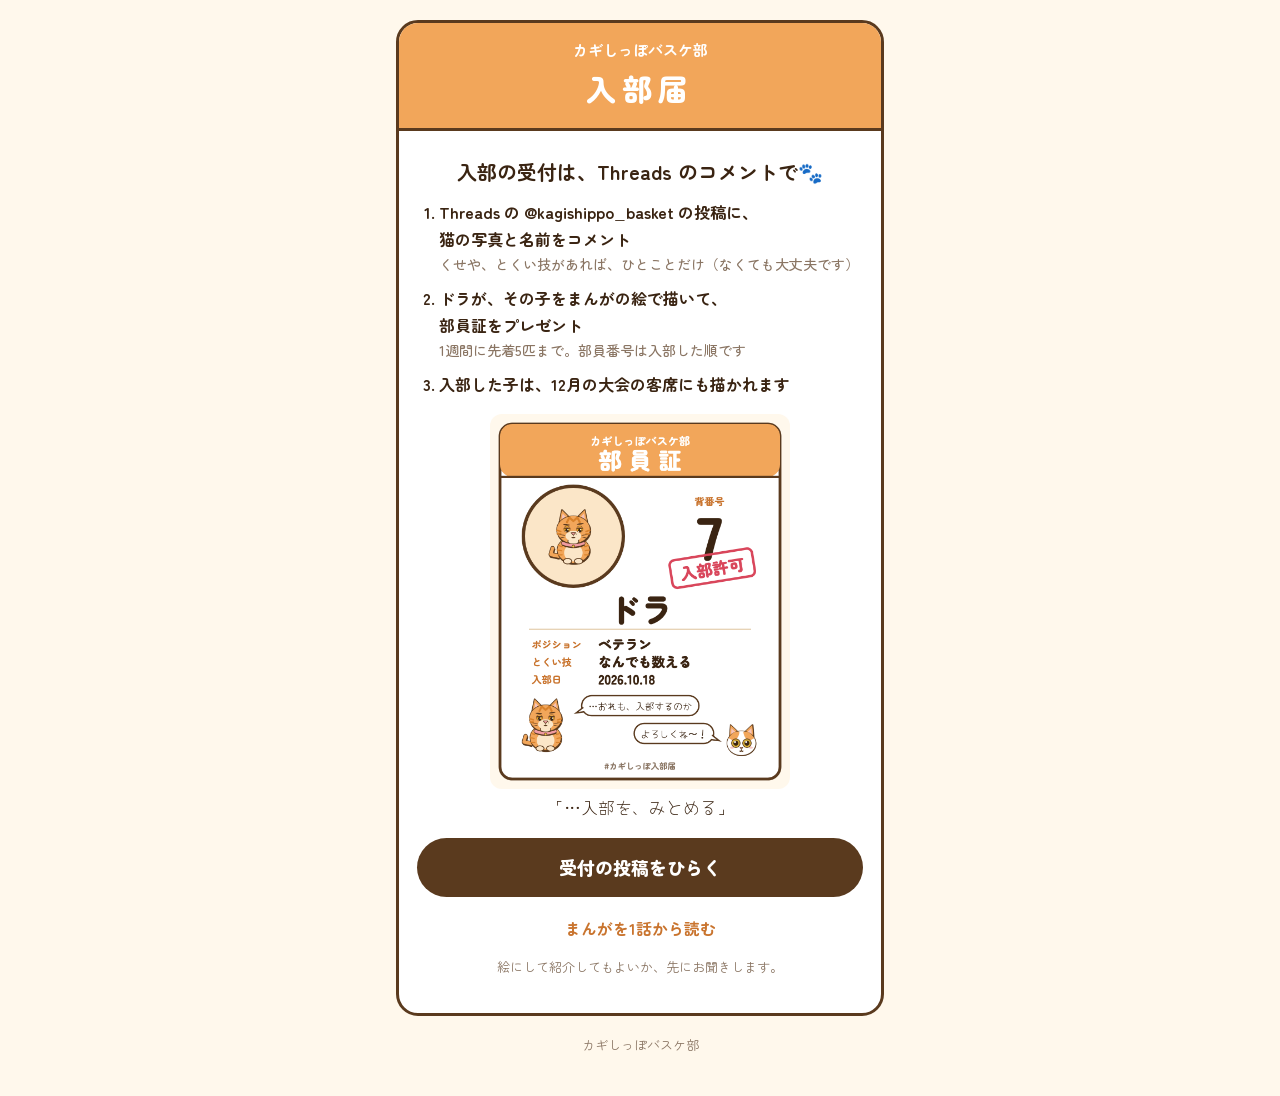
==== commit 1c9e76ba: "入部：ボタンを受付の投稿（10/22 15時の部員ぼしゅう）へ" ====
--- a/index.html
+++ b/index.html
@@ -46,8 +46,8 @@
       </ol>
       <img src="mihon.png" alt="部員証の見本（ドラ）">
       <p class="dora">「…入部を、みとめる」</p>
-      <a class="btn" href="https://www.threads.com/@kagishippo_basket">Threads をひらく</a>
-      <a class="sub" href="https://www.threads.com/@kagishippo_basket/post/DeRXXA9mYbB">まんがを1話から読む</a>
+      <a class="btn" href="https://www.threads.com/@kagishippo_basket/post/DeySfvxGc97">受付の投稿をひらく</a>
+      <a class="sub" href="https://kagishippo-bb.github.io/nyubu/yomu/">まんがを1話から読む</a>
       <p class="note">絵にして紹介してもよいか、先にお聞きします。</p>
     </div>
   </div>
